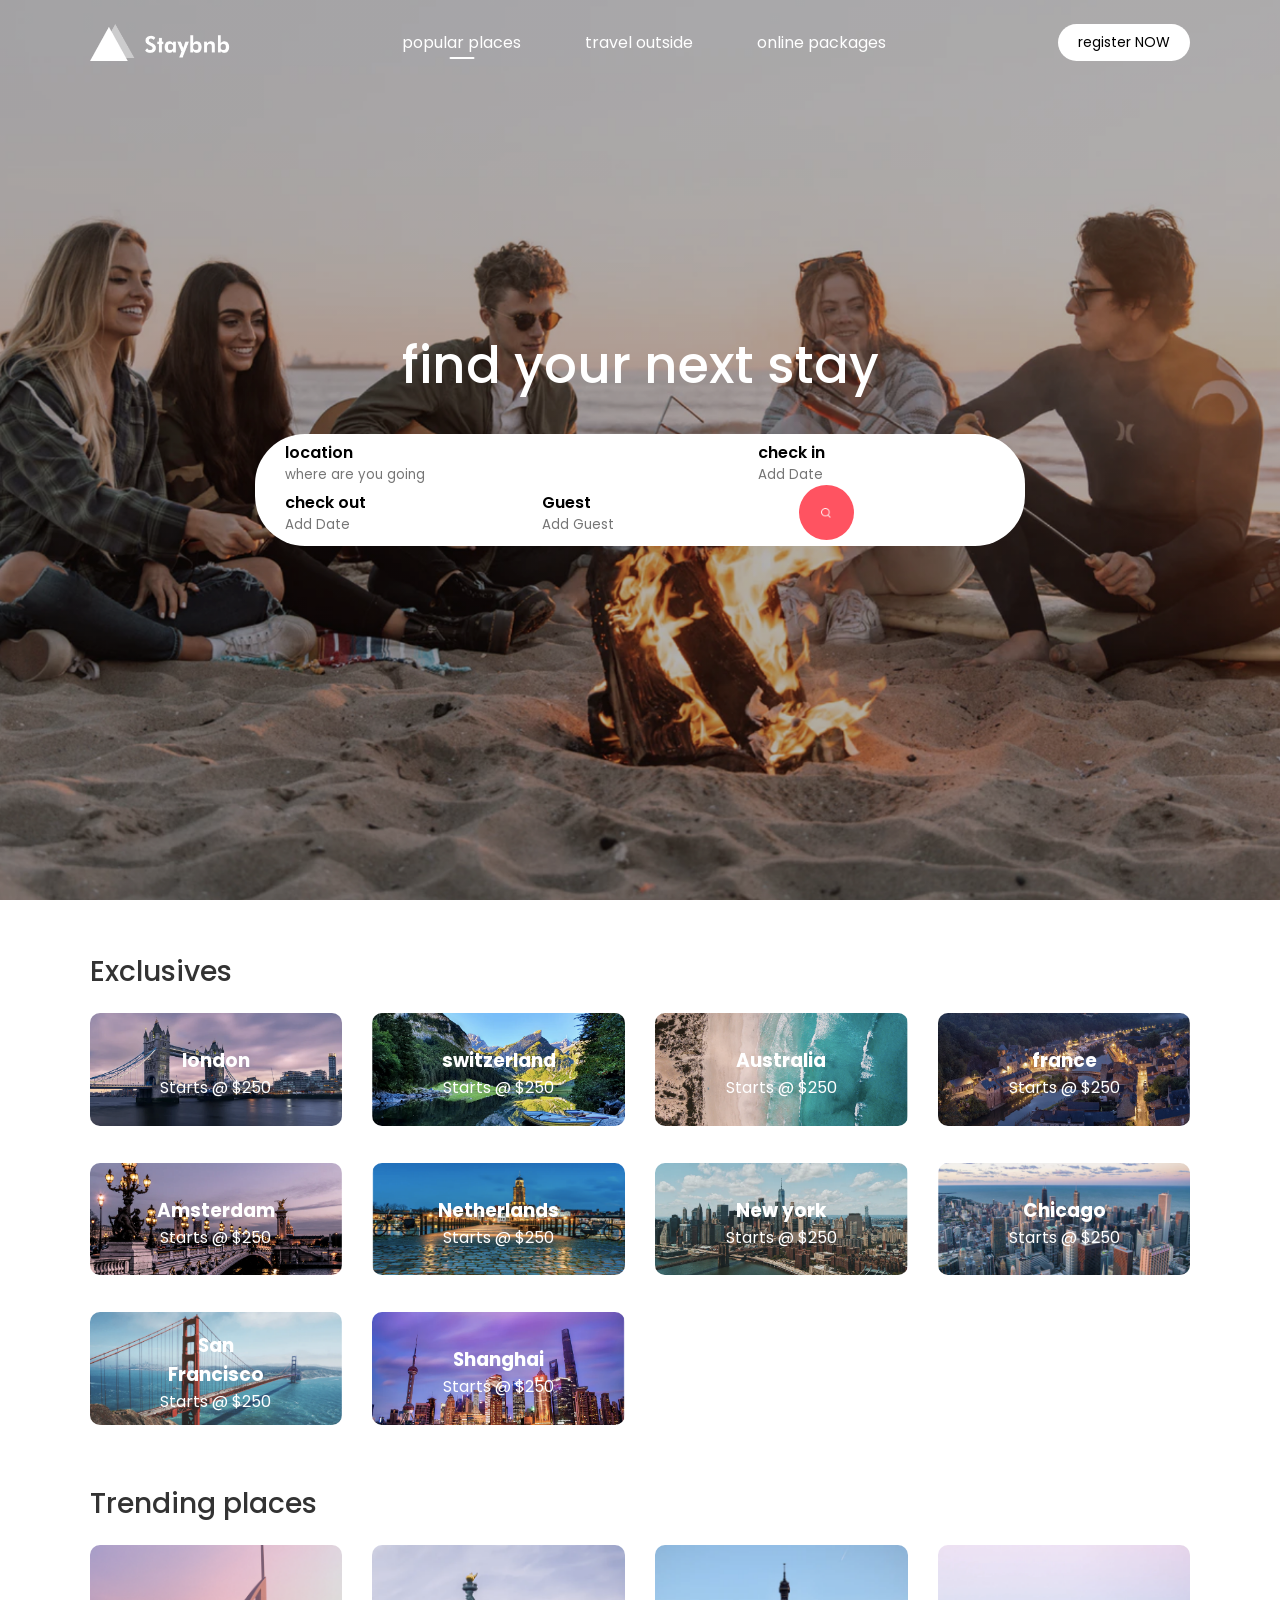
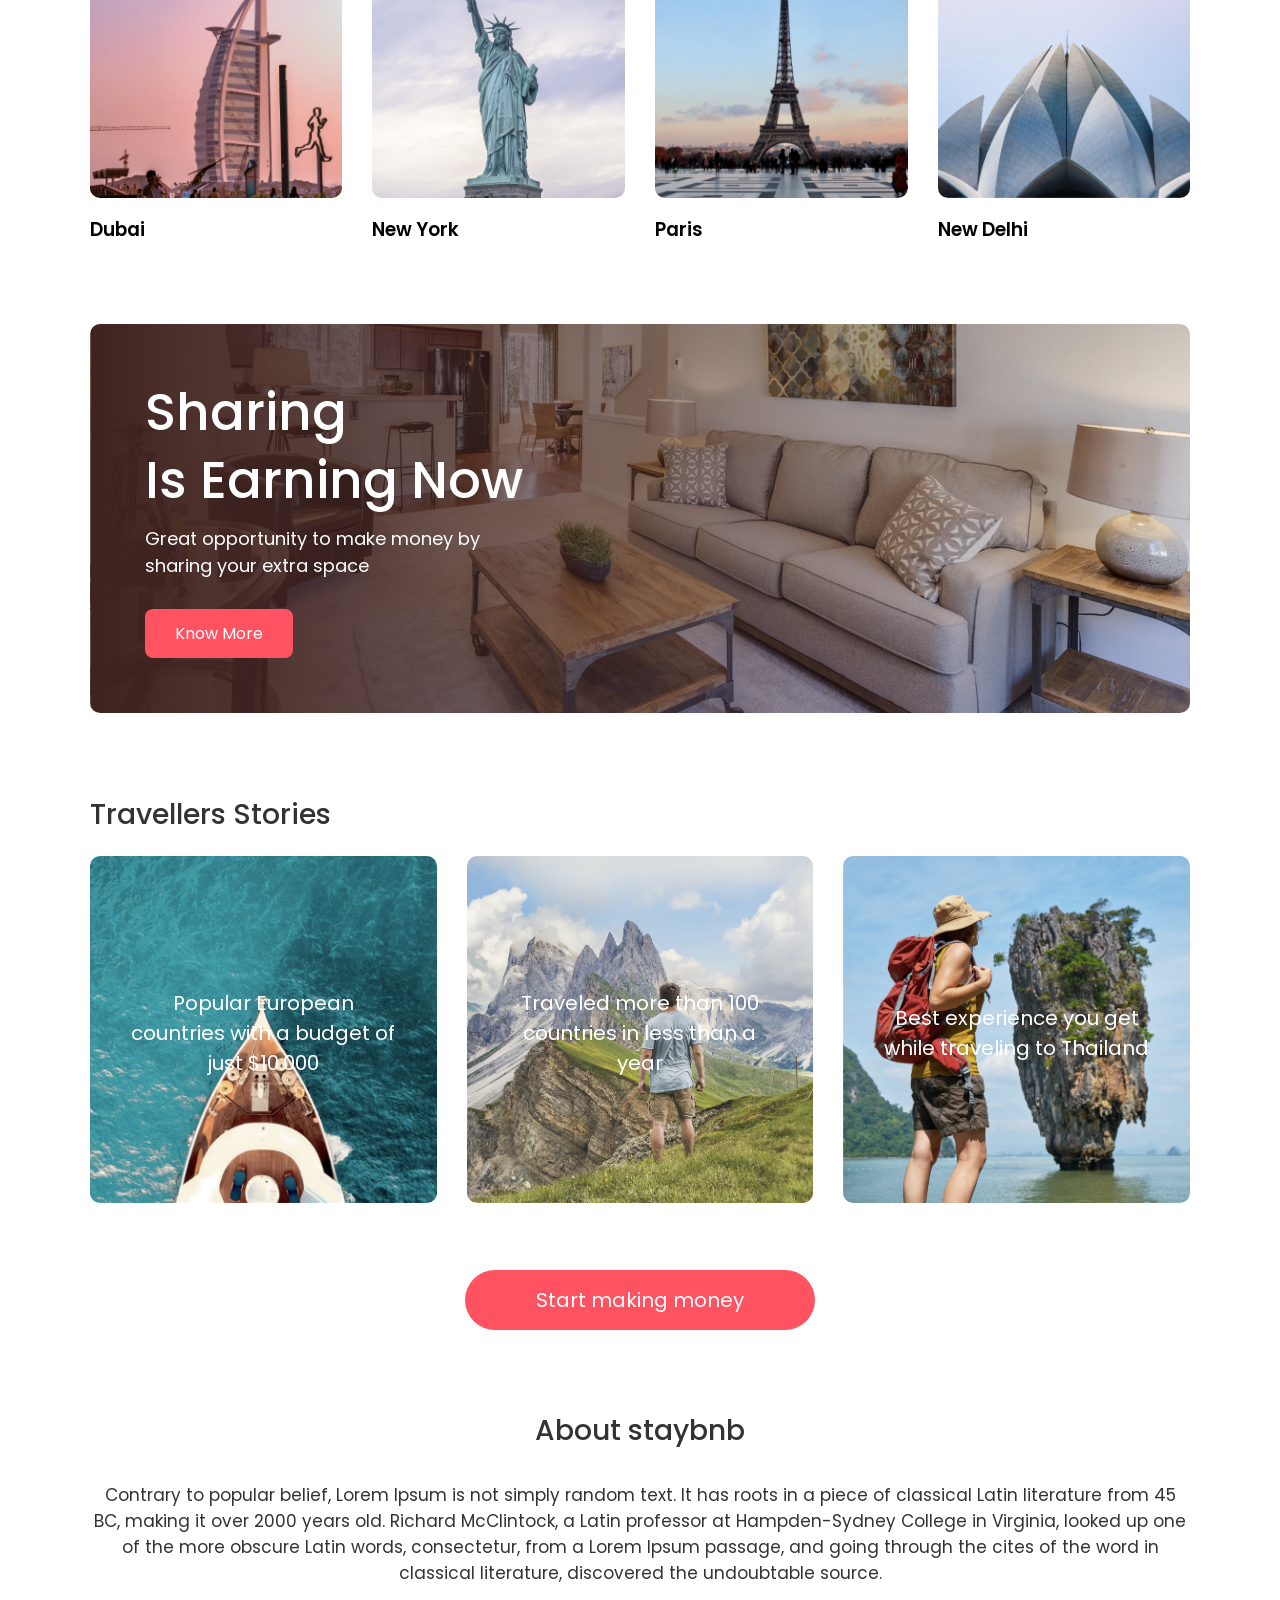
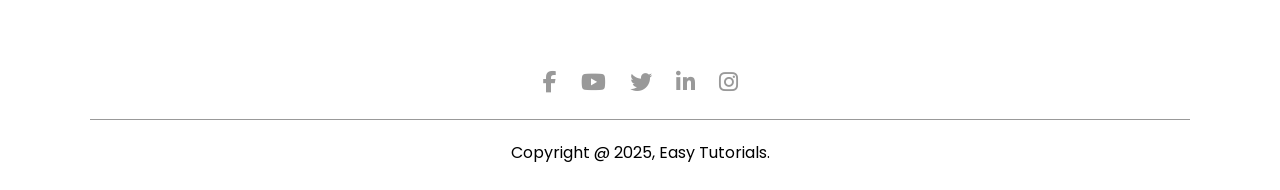
==== index.html @ c855d207 "Add files via upload" ====
<!DOCTYPE html>
<html lang="en">
  <head>
    <meta charset="UTF-8" />
    <meta name="viewport" content="width=device-width, initial-scale=1.0" />
    <link rel="stylesheet" href="style.css" />
    <title>staybnb - EASY TUTORIALS</title>
    
    <link rel="stylesheet" href="https://cdnjs.cloudflare.com/ajax/libs/font-awesome/6.7.2/css/all.min.css" integrity="sha512-Evv84Mr4kqVGRNSgIGL/F/aIDqQb7xQ2vcrdIwxfjThSH8CSR7PBEakCr51Ck+w+/U6swU2Im1vVX0SVk9ABhg==" crossorigin="anonymous" referrerpolicy="no-referrer" />

    <link href="https://fonts.googleapis.com/css2?family=Poppins:wght@300;400;500;600&display=swap" rel="stylesheet">

  </head>
  <body>

    <div class="header">
       
      <nav id="navBar">
        <img src="logo.png" class="logo">
        <ul class="nav-links">
          <li><a href="#" class="active">popular places</a></li>
          <li><a href="#">travel outside</a></li>
          <li><a href="#">online packages</a></li>
        </ul>
        <a href="#" class="register-btn">register NOW</a>
        <i class="fas fa-bars" onclick="togglebtn()"></i>
      </nav>

      <div class="container">
        <h1> find your next stay </h1>
        <div class="search-bar">
          <form >
            <div class="location-input">
              <label>location</label>
              <input type="text" placeholder="where are you going">
            </div>
            <div>
              <label>check in</label>
              <input type="text" placeholder="Add Date">
            </div>
            <div>
              <label>check out </label>
              <input type="text" placeholder="Add Date">
            </div>
            <div>
              <label>Guest</label>
              <input type="text" placeholder="Add Guest">
            </div>
            <button type="submit"><img src="search.png"></button>
          </form>
        </div>
      </div>
    </div>
    
<div class="container">
  <h2 class="sub-title">Exclusives</h2>
  <div class="Exclusives">
    <div>
      <img src="image-1.png">
      <span>
        <h3>london</h3>
        <p>Starts @ $250 </p>
      </span>
    </div>
    <div>
      <img src="image-2.png">
      <span>
        <h3>switzerland</h3>
        <p>Starts @ $250 </p>
      </span>
    </div>
    <div>
      <img src="image-3.png">
      <span>
        <h3>Australia</h3>
        <p>Starts @ $250 </p>
      </span>
    </div>
    <div>
      <img src="image-4.png">
      <span>
        <h3>france</h3>
        <p>Starts @ $250 </p>
      </span>
    </div>
    <div>
      <img src="image-5.png">
      <span>
        <h3>Amsterdam</h3>
        <p>Starts @ $250 </p>
      </span>
    </div>
    <div>
      <img src="image-6.png">
      <span>
        <h3>Netherlands</h3>
        <p>Starts @ $250 </p>
      </span>
    </div>
    <div>
      <img src="image-7.png">
      <span>
        <h3>New york</h3>
        <p>Starts @ $250 </p>
      </span>
    </div>
    <div>
      <img src="image-8.png">
      <span>
        <h3>Chicago</h3>
        <p>Starts @ $250 </p>
      </span>
    </div>
    <div>
      <img src="image-9.png">
      <span>
        <h3>San Francisco</h3>
        <p>Starts @ $250 </p>
      </span>
    </div>
    <div>
      <img src="image-10.png">
      <span>
        <h3>Shanghai</h3>
        <p>Starts @ $250 </p>
      </span>
    </div>
  </div>

  <h2 class="sub-title">Trending places</h2>
  <div class="trending">
    <div>
      <img src="dubai.png">
      <h3>Dubai</h3>
    </div>
    <div>
      <img src="new-york.png">
      <h3>New York</h3>
    </div>
    <div>
      <img src="paris.png">
      <h3>Paris</h3>
    </div>
    <div>
      <img src="new-delhi.png">
      <h3>New Delhi</h3>
    </div>
  </div>


  <div class="cta">
    <h3>Sharing <br> Is Earning Now</h3>
    <p>Great opportunity to make money by <br>sharing your extra space</p>
    <a href="#" class="cta-btn">Know More</a>
  </div>

  <h2 class="sub-title">Travellers Stories</h2>
  <div class="Stories">
    <div>
      <img src="story-1.png">
      <p>Popular European countries with a budget of just $10.000</p>
    </div>
    <div>
      <img src="story-2.png">
      <p>Traveled more than 100 countries in less than a year</p>
    </div>
    <div>
      <img src="story-3.png">
      <p>Best experience you get while traveling to Thailand</p>
    </div>
  </div>

<a href="#" class="start-btn">Start making money</a>

<div class="about-msg">
<h2>About staybnb</h2>
<p>Contrary to popular belief, Lorem Ipsum is not simply random text. It has roots in a piece of classical Latin literature from 45 BC, making it over 2000 years old. Richard McClintock, a Latin professor at Hampden-Sydney College in Virginia, looked up one of the more obscure Latin words, consectetur, from a Lorem Ipsum passage, and going through the cites of the word in classical literature, discovered the undoubtable source.</p> 
</div>

<div class="footer">
<a href="https://facebook.com"><i class="fab fa-facebook-f"></i></a>
<a href="https://youtube.com/"><i class="fab fa-youtube"></i></a>
<a href="https://twitter.com/"><i class="fab fa-twitter"></i></a>
<a href="https://linkedin.com/"><i class="fab fa-linkedin-in"></i></a>
<a href="https://instagram.com/"><i class="fab fa-instagram"></i></a>
<hr>
<p>Copyright @ 2025, Easy Tutorials.</p>
</div>

</div>


<script>
  var navBar=document.getElementById('navBar');

function togglebtn(){
  navBar.classList.toggle('hidemenu')}

</script>


  </body>
</html>
---- style.css ----
*{margin: 0;
    padding: 0;
    box-sizing: border-box;
    font-family: "poppins", sans-serif;}
  .header{
    width:  100%;
    min-height: 100vh;
    background: linear-gradient(rgba(0, 0, 0, 0.3), rgba(0, 0, 0, 0.3)),url(banner.png);
  background-size: cover;
background-position: center;}

nav{
  display: flex;
  align-items: center;
  justify-content: space-between;
  padding: 20px 7%;}

  .logo{
    width: 140px;
    cursor: pointer;}

.nav-links li{ 
  list-style: none;
  display: inline-block;
  margin: 10px 30px;}

  .nav-links li a{ 
text-decoration: none;
color: #fff;}

.register-btn{
  background: #fff;
  color: #000;
padding: 8px 20px;
border-radius: 20px;
text-decoration: none;
font-size: 14px;}

.container{ 
  padding: 0 7%;}

.header h1{
  font-size: 4vw;
  font-weight: 500;
  color: #fff;
  text-align: center;
  padding-top: 22%;}

.search-bar{
  background: #fff;
  width: 70%;
  margin: 30px auto;
  padding: 6px 10px 6px 30px;
  border-radius: 50px;}

.search-bar form{
  display: flex;
  align-items: center;
  flex-wrap: wrap;}

.search-bar form input{
  display: block;
  border: 0;
  outline: none;
  background: transparent;}


.search-bar form button{
  background: #ff5361;
  width: 55px;
  height: 55px;
  border-radius: 50%;
  border: 0;
  outline: none;
  cursor: pointer;}

.search-bar form button img{
  width: 10px;
  margin-top: 7px;}

.location-input{
  flex: 1;}

.search-bar form label{ 
  font-weight:600;}

  /*-----------Exclusives----------*/
.sub-title{
 margin: 50px 0 20px;
 font-size: 2.2vw;
 font-weight: 500;
 color: #333;}

.Exclusives{
  display: grid;
  grid-template-columns: repeat(auto-fit,minmax(200px,1fr));
  grid-gap: 30px;}
  
.Exclusives div img{
width: 100%;
border-radius: 10px;}

.Exclusives div{
  position: relative;}

.Exclusives div span{
  position: absolute;
  top: 50%;
  left: 50%;
  transform: translate(-50%,-50%);
  text-align: center;
  color: #fff;}

/*------------------ Trending places------------------*/
.trending{
  display: grid;
  grid-template-columns: repeat(auto-fit,minmax(200px,1fr));
  grid-gap: 30px;
  margin-bottom: 30px;}

.trending div img{
  width: 100%;
  border-radius: 10px;}

.trending h3{
  font-weight: 600;
  margin-top: 10px;}

/*----------call to action--------*/
.cta{
  margin: 80px 0;
  background-image:linear-gradient(to right, #3f2321, transparent),url(banner-2.png);
  background-size: cover;
  background-position: center;
  border-radius: 10px;
  padding: 5%;
  color: #fff;}

.cta h3{
  font-size: 4vw;
  line-height: 5.3vw;
  font-weight: 500;}

.cta p{
  font-size: 18px;
  margin: 10px 0;}

.cta-btn{
  background: #ff5361;
  color: #fff;
  text-decoration: none;
  padding: 12px 30px;
  border-radius: 8px;
  margin-top: 20px;
  display: inline-block;}

  /*---------Travellers Stories------*/
.Stories{
  display: grid;
  grid-template-columns: repeat(auto-fit,minmax(200px,1fr));
  grid-gap: 30px;
  margin-bottom: 30px;}

.Stories div img{
  width: 100%;
  border-radius: 10px;}

.Stories div{
  position: relative;
  text-align: center;}

.Stories p{
  width: 80%;
  position: absolute;
  top: 50%;
  left: 50%;
  transform: translate(-50%,-50%);
  color: #fff;
  font-size: 20px;}

.start-btn{
  text-decoration: none;
  background: #ff5361;
  color: #fff;
  width: 80%;
  max-width: 350px;
  display: block;
  text-align: center;
  margin: 60px auto;
  padding: 15px;
  border-radius: 30px;
  font-size: 20px;}

/*--------------about-msg------------*/

.about-msg{
  text-align: center;
  margin: 80px 0;
  color: #333;
  font-size: 17px;}

.about-msg h2{
  font-size: 28px;
  margin-bottom: 30px;
  font-weight: 500;}

/*------------footer----------*/

.footer{
  margin: 80px 0 10px;
  text-align: center;}

.footer a{
  text-decoration: none;
  color: #999;
  font-size: 22px;
  margin: 0 10px;}

.footer hr{
  background: #999;
  height: 1px;
  width: 100%;
  border: 0;
  margin: 20px 0;}

.footer p{padding-bottom: 15px;}

.active{position: relative;}

.active::after{
  content: '';
  background: #fff;
  width: 25px;
  height: 2px;
  position: absolute;
  left: 50%;
  transform: translateX(-50%);
  bottom: -5px;
  border-radius: 2px;}

  nav .fa-bars{
    display: none;}

/*-----------for small screen devices-------*/

@media only screen and (max-width:700px) {

  .logo{
    position: fixed;
    top: 4%;
    left: 7%;}

  nav{
    position: fixed;
    top: 0;
    z-index: 100;
    display: inline-block;
    width: 100%;
    padding: 100px 7% 0;
    background: #000;
    text-align: right;
    max-height: 100px;
    overflow: hidden;
    transition:max-hight 5s;}

  nav .nav-links li{
    margin: 10px 0;
    display: block;}

  .register-btn{
    margin: 15px 0 30px;
    display: inline-block;}

  nav .fa-bars{
    display: block;
    position: fixed;
    top: 4%;
    right: 7%;
    color: #fff;
    font-size: 28px;}

  .active::after{
    left: -40px;
    transform: translate(0 50%);
    bottom: 50%;}
        
  .hidemenu{
    max-height: 300px;}

  .header h1{
    padding-top: 200px;
    font-size: 7vw;}

  .search-bar{
    width: 90%;
    margin: 30px auto;
    padding: 20px 10px 30px;
    border-radius: 5px;
    position: relative;}

  .search-bar form{
    display: block;}

  .search-bar form input{
    border-bottom: 1px solid #ddd;
    width: 100%;
    margin-bottom: 20px;
    margin-top: 10px;
    padding-bottom: 10px;}

  .search-bar form button{
    position: absolute;
    bottom: 0;
    left: 50%;
    transform: translate(-50%, 50%);}

  .sub-title{
    font-size: 6vw;}

  .cta{
    padding: 15% 5%;}

  .cta h3{
    font-size: 7vw;
    line-height: 8vw;}

  .cta p{
    font-size: 14px;}

  .cta-btn{
    padding: 6px 15px;
    border-radius: 4px;
    margin-top: 10px;
    font-size: 14px;}

  .Stories p{
    font-size: 22px;}

  .about-msg{
    font-size: 15px;}
}
/*--------------listing page-----------*/

.navbar-white{
  background: #fff;
  box-shadow: 0 5px 10px rgba(0, 0, 0, 0.05);}

.navbar-white .nav-links li a{
  color: #000;}

.navbar-white .register-btn{
  background: #ff5361;
  color: #fff;}

nav.navbar-white .fa-bars{
  color: #000;}

.navbar-white .active::after{
  background: #ff5361;}

.list-container{
  margin-top: 50px;
  display: flex;
  flex-wrap: wrap;
  justify-content: space-between;}

  .left-col{
  flex-basis: 70%;}

.right-col{
    flex-basis: 25%;}

.left-col h1{
  color: #333;
  font-weight: 600;
  margin-bottom: 30px;}

.house{
  display: flex;
  justify-content: space-between;
  flex-wrap: wrap;
  padding: 30px 0;
  border-top: 1px solid #ccc;}

.house-img{
  flex-basis: 40%;}

.house-info{
  flex-basis: 58%;
  color: #555;}

.house-img img{
  width: 100%;
  border-radius: 12px;}

.house-info h3{
  font-weight: 600;
  color: #333;
  font-size: 22px;
  margin: 4px 0;}

.house-info i{
  color: #ff5361;
  font-size: 18px;
  margin: 10px 1px;}

.house-price{
  text-align: right;}

.house-price h4{
  font-size: 20px;}

.house-price h4 span{
  font-size: 16px;
  font-weight: 500;}

.sidebar{
  border: 1px solid #999;
  padding: 20px 30px;
  margin-top: 30px;}

.sidebar h2{
  font-weight: 500;}

.sidebar h3{
  font-weight: 500;
  margin: 20px 0 10px;}

.filter{
  display: flex;
  align-items: center;
  color: #555;
  margin-bottom: 10px;}

.filter p{
  flex: 1;}

.filter input{
  margin-right: 15px;
  cursor: pointer;}

.sidebar-link{
  text-align: right;
  margin: 20px 0;}

.sidebar-link a{
  text-decoration: none;}

.pagination{
  display: flex;
  align-items: center;
  justify-content: center;
  margin: 40px 0;}

.pagination img{
  width: 15px;
  margin: 10px 20px;}

.right-arrow{
  transform: rotate(180deg);}

.pagination span{
  margin: 10px 8px;
  width: 40px;
  height: 40px;
  line-height: 40px;
  text-align: center;
  border-radius: 50%;
  cursor: pointer;}
  
.pagination .current{
  background: #333;
  color: #fff;}

/*-----------small screen for listing page-----------*/

@media only screen and (max-width:700px){
  .list-container{
    margin-top: 150px;}
   .left-col, .right-col, .house-img, .house-info{
    flex-basis: 100%;}
   .left-col h1{
    font-size: 22px;}
   .house-info h3{
    font-size: 18px;}
   .house-info i{
    font-size: 16px;}
   .pagination span{
    margin: 10px 2px;
    width: 30px;
    height: 30px;
    line-height: 30px;
    font-size: 12px;
   }
}

/*---------------house-details page----------*/

.house-details{
  padding: 0 12%;}

.house-title{
  margin-top: 50px;}

.house-title h1{
font-weight: 600;}

.house-title .row{
  display: flex;
  flex-wrap: wrap;
  align-items: center;
  margin: 10px 0;}

.house-title span{
  margin: 0 20px;}

.house-title i{
  color: #ff5361;
  font-size: 14px;}

.gallery{
  display: grid;
  grid-gap: 10px;
  grid-template-areas:'first first . .''first first . .';
  margin: 20px 0;}

.gallery div img{
  width: 100%;
  display: block;
  border-radius: 10px;}

.gallery-img-1{
  grid-area:first;}

.small-details h2{
  font-weight: 500;}

.small-details h4{
  text-align: right;
  font-size: 22px;}

.line{
  border: 0;
  height: 1px;
  background: #ccc;
  width: 100%;
  max-width: 800px;
  margin: 20px 0 50px;}

.check-form{
  margin: 30px 0;
  background: #fff;
  box-shadow: 0 0 30px rgba(0, 0, 0, 0.3);
  border-radius: 8px;
  display: flex;
  flex-wrap: wrap;
  align-items: center;
  padding: 10px 50px;}

.check-form label{
  display: block;}

.check-form div{
  padding: 20px;}

.check-form input{
  background: transparent;
  border: 0;
  outline: none;}

.check-form button{
  background: #ff5361;
  border: 0;
  outline: none;
  color: #fff;
  padding: 18px;
  width: 350px;
  border-radius: 8px;
  font-size: 16px;}

.guest-field{
  flex: 1;}

.Details-list{
  list-style: none;
  margin: 50px 0;}

.Details-list li{
  margin-left: 50px;
  font-size: 20px;
  font-weight: 500;
  margin-bottom: 20px;
  color: #555;
  position: relative;}

.Details-list li span{
  display: block;
  font-weight: 400;
  font-size: 16px;}

.Details-list li i{
  position: absolute;
  top: 5px;
  left: -40px;}

.home-desc{
  max-width: 700px;
  margin-bottom: 50px;}

.map{
  margin: 50px 0;}

.map iframe{
  width: 100%;
  margin-top: 30px;}

.map h3{
  font-size: 26px;
  font-weight: 500;
  margin-bottom: 30px;}

.map b{
  display: block;
  margin-bottom: 16px;}

.host{
  display: flex;
  align-items: center;}

.host img{
  width: 80px;
  border-radius: 50%;
  margin-right: 30px;}

.host h2{
  margin-bottom: 10px;
  font-weight: 500;}

.host i{
  color: #ff5361;}

.contact-host{
  display:inline-block;
  margin: 40px 0 40px 120px;
  text-decoration: none;
  color: #555;
  padding: 15px 50px;
  border: 1px solid #ff5361;
  border-radius: 8px;}

/*------------media query for house details page---------*/

@media only screen and (max-width:700px){
  .house-details{
    margin-top: 150px;}
  .row p{
   margin-top: 10px;}
  .gallery{
    grid-template-areas: 'first first' '. .' '. .';}
  .small-details h2{
    font-size: 20px;
    margin-top: 24px;}
  .small-details h4{
    text-align: left;
    margin: 10px 0;
    font-size: 18px;}
  .check-form{
    padding: 10px 30px;}
  .check-form div{
    padding: 20px 0;
    width: 100%;}
  .check-form input{
    border-bottom: 1px solid #ccc;
    width: 100%;
    padding-bottom: 5px;}
  .check-form button{
    font-size: 14px;
    margin-top: 10px;
    margin-bottom: 15px;
    border-radius: 4px;}
  .host{
    display: block;
    line-height: 28px;}
  .contact-host{
    margin: 40px 0;
  }
}
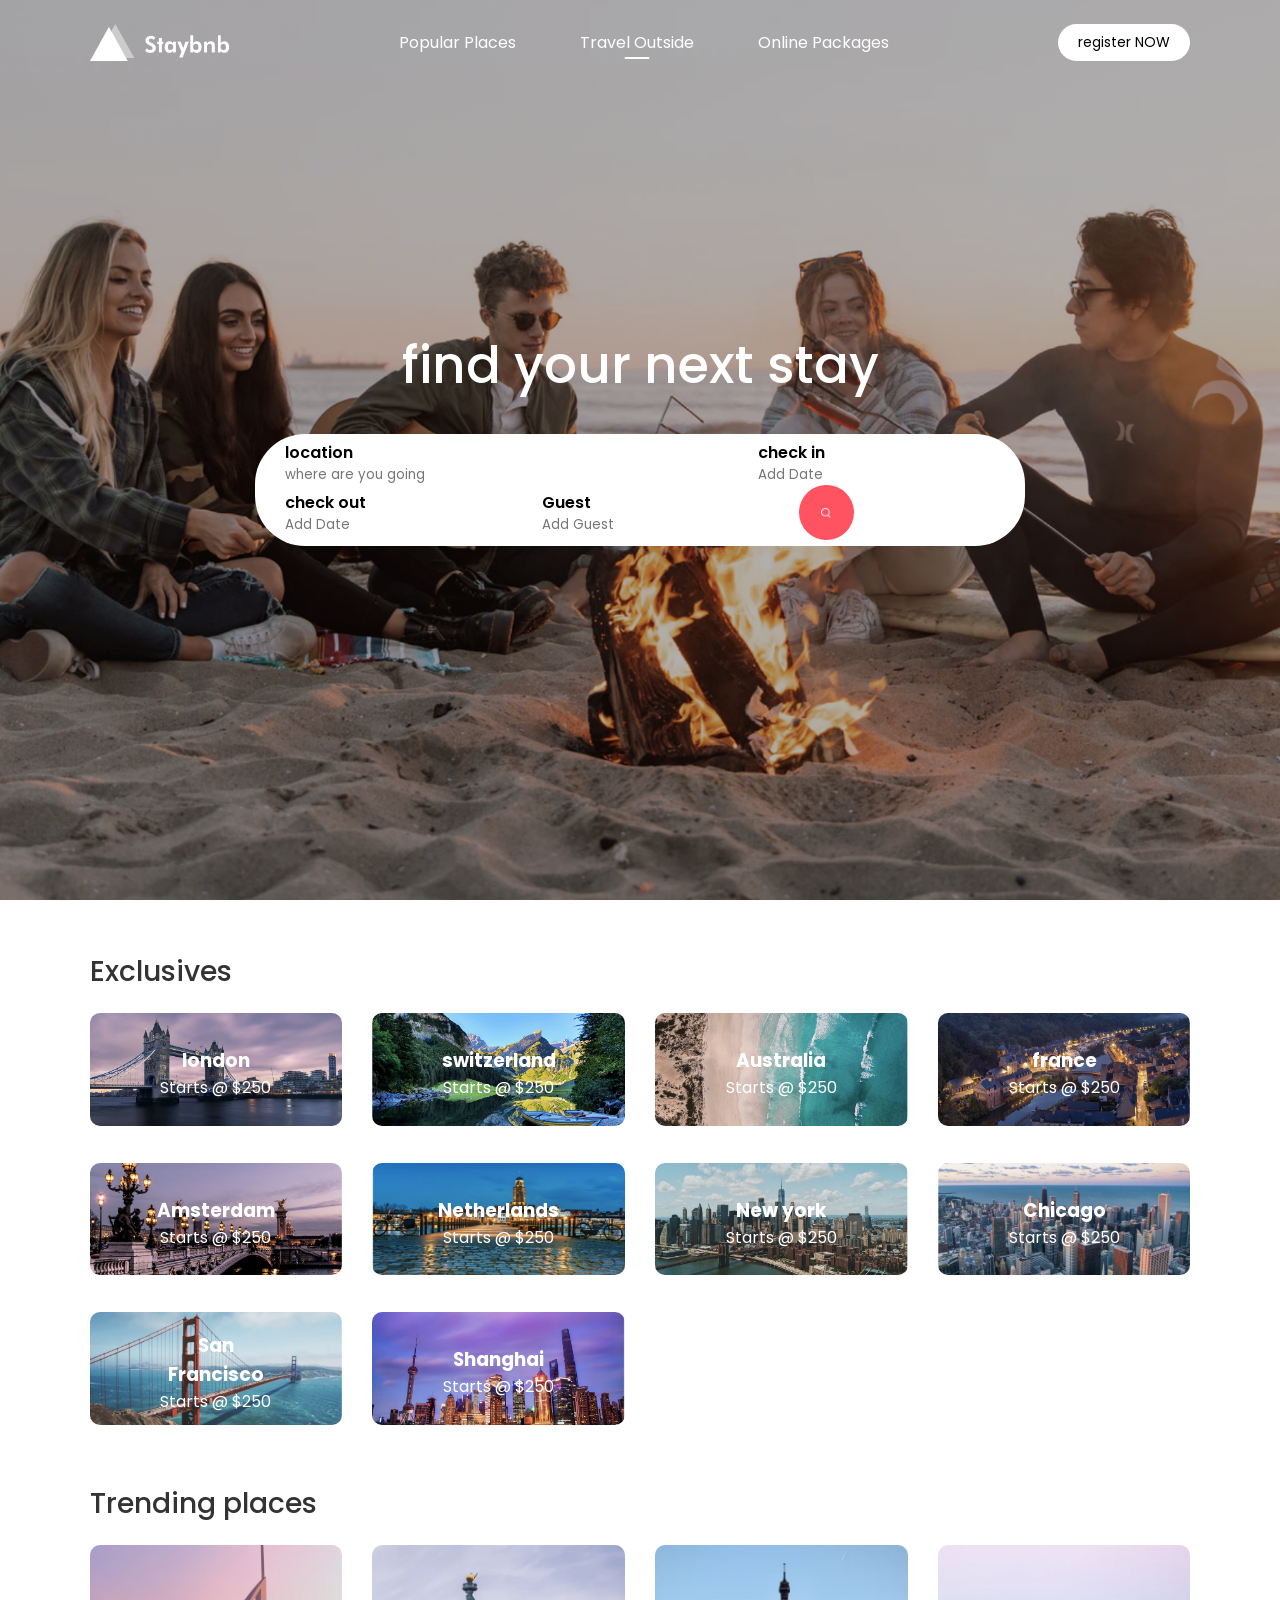
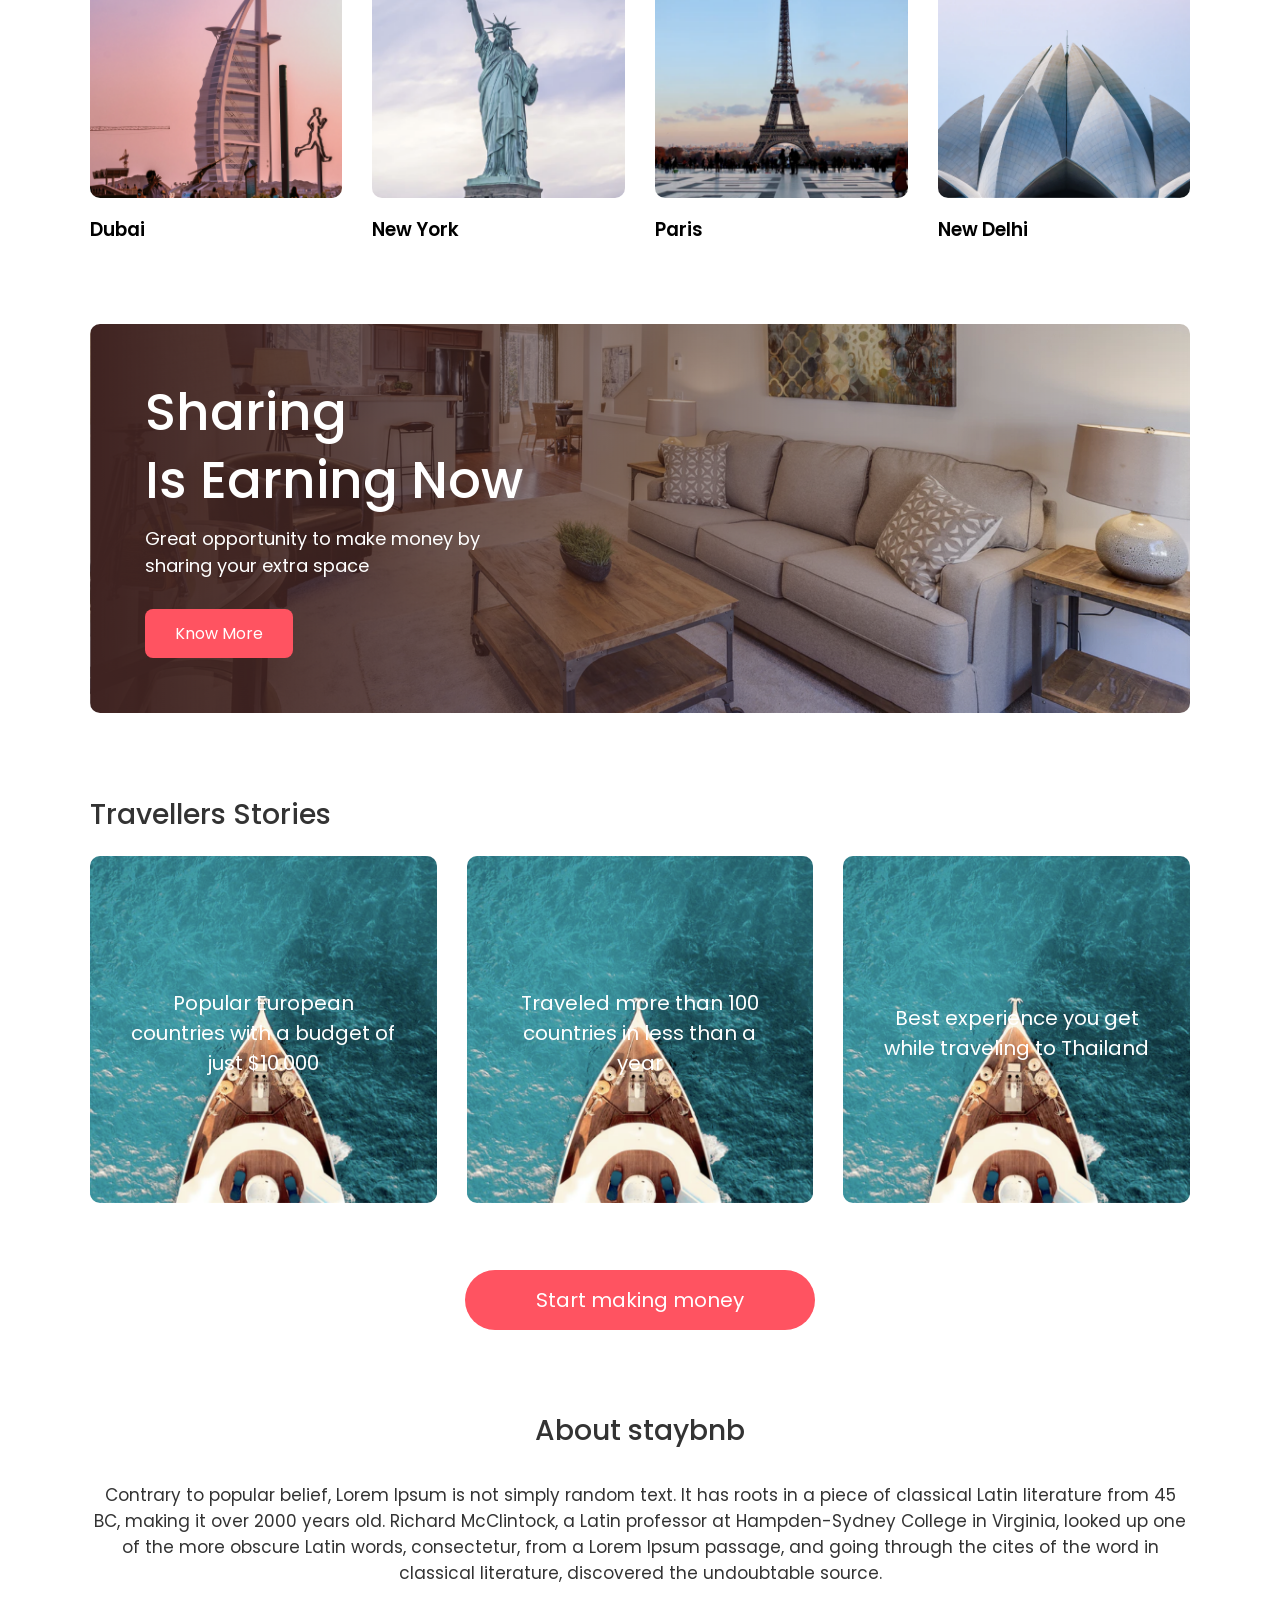
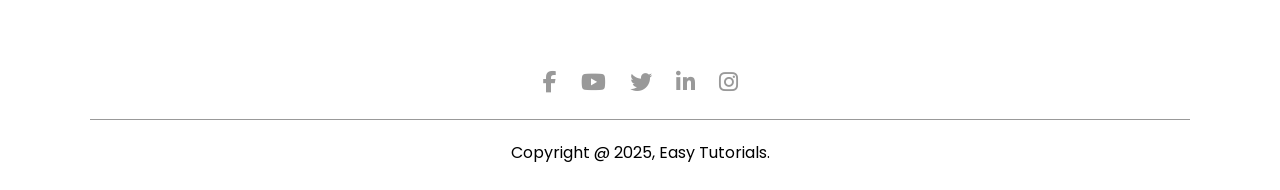
==== commit cb10912d: "navigation" ====
--- a/index.html
+++ b/index.html
@@ -5,199 +5,211 @@
     <meta name="viewport" content="width=device-width, initial-scale=1.0" />
     <link rel="stylesheet" href="style.css" />
     <title>staybnb - EASY TUTORIALS</title>
-    
-    <link rel="stylesheet" href="https://cdnjs.cloudflare.com/ajax/libs/font-awesome/6.7.2/css/all.min.css" integrity="sha512-Evv84Mr4kqVGRNSgIGL/F/aIDqQb7xQ2vcrdIwxfjThSH8CSR7PBEakCr51Ck+w+/U6swU2Im1vVX0SVk9ABhg==" crossorigin="anonymous" referrerpolicy="no-referrer" />
-
-    <link href="https://fonts.googleapis.com/css2?family=Poppins:wght@300;400;500;600&display=swap" rel="stylesheet">
-
+
+    <link
+      rel="stylesheet"
+      href="https://cdnjs.cloudflare.com/ajax/libs/font-awesome/6.7.2/css/all.min.css"
+      integrity="sha512-Evv84Mr4kqVGRNSgIGL/F/aIDqQb7xQ2vcrdIwxfjThSH8CSR7PBEakCr51Ck+w+/U6swU2Im1vVX0SVk9ABhg=="
+      crossorigin="anonymous"
+      referrerpolicy="no-referrer"
+    />
+
+    <link
+      href="https://fonts.googleapis.com/css2?family=Poppins:wght@300;400;500;600&display=swap"
+      rel="stylesheet"
+    />
   </head>
   <body>
-
     <div class="header">
-       
       <nav id="navBar">
-        <img src="logo.png" class="logo">
+        <img src="images/logo.png" class="logo" />
         <ul class="nav-links">
-          <li><a href="#" class="active">popular places</a></li>
-          <li><a href="#">travel outside</a></li>
-          <li><a href="#">online packages</a></li>
+          <li><a href="listing.html">Popular Places</a></li>
+          <li><a href="index.html" class="active">Travel Outside</a></li>
+          <li><a href="house.html">Online Packages</a></li>
         </ul>
         <a href="#" class="register-btn">register NOW</a>
         <i class="fas fa-bars" onclick="togglebtn()"></i>
       </nav>
 
       <div class="container">
-        <h1> find your next stay </h1>
+        <h1>find your next stay</h1>
         <div class="search-bar">
-          <form >
+          <form>
             <div class="location-input">
               <label>location</label>
-              <input type="text" placeholder="where are you going">
+              <input type="text" placeholder="where are you going" />
             </div>
             <div>
               <label>check in</label>
-              <input type="text" placeholder="Add Date">
+              <input type="text" placeholder="Add Date" />
             </div>
             <div>
               <label>check out </label>
-              <input type="text" placeholder="Add Date">
+              <input type="text" placeholder="Add Date" />
             </div>
             <div>
               <label>Guest</label>
-              <input type="text" placeholder="Add Guest">
-            </div>
-            <button type="submit"><img src="search.png"></button>
+              <input type="text" placeholder="Add Guest" />
+            </div>
+            <button type="submit"><img src="images/search.png" /></button>
           </form>
         </div>
       </div>
     </div>
-    
-<div class="container">
-  <h2 class="sub-title">Exclusives</h2>
-  <div class="Exclusives">
-    <div>
-      <img src="image-1.png">
-      <span>
-        <h3>london</h3>
-        <p>Starts @ $250 </p>
-      </span>
+
+    <div class="container">
+      <h2 class="sub-title">Exclusives</h2>
+      <div class="Exclusives">
+        <div>
+          <img src="images/image-1.png" />
+          <span>
+            <h3>london</h3>
+            <p>Starts @ $250</p>
+          </span>
+        </div>
+        <div>
+          <img src="images/image-2.png" />
+          <span>
+            <h3>switzerland</h3>
+            <p>Starts @ $250</p>
+          </span>
+        </div>
+        <div>
+          <img src="images/image-3.png" />
+          <span>
+            <h3>Australia</h3>
+            <p>Starts @ $250</p>
+          </span>
+        </div>
+        <div>
+          <img src="images/image-4.png" />
+          <span>
+            <h3>france</h3>
+            <p>Starts @ $250</p>
+          </span>
+        </div>
+        <div>
+          <img src="images/image-5.png" />
+          <span>
+            <h3>Amsterdam</h3>
+            <p>Starts @ $250</p>
+          </span>
+        </div>
+        <div>
+          <img src="images/image-6.png" />
+          <span>
+            <h3>Netherlands</h3>
+            <p>Starts @ $250</p>
+          </span>
+        </div>
+        <div>
+          <img src="images/image-7.png" />
+          <span>
+            <h3>New york</h3>
+            <p>Starts @ $250</p>
+          </span>
+        </div>
+        <div>
+          <img src="images/image-8.png" />
+          <span>
+            <h3>Chicago</h3>
+            <p>Starts @ $250</p>
+          </span>
+        </div>
+        <div>
+          <img src="images/image-9.png" />
+          <span>
+            <h3>San Francisco</h3>
+            <p>Starts @ $250</p>
+          </span>
+        </div>
+        <div>
+          <img src="images/image-10.png" />
+          <span>
+            <h3>Shanghai</h3>
+            <p>Starts @ $250</p>
+          </span>
+        </div>
+      </div>
+
+      <h2 class="sub-title">Trending places</h2>
+      <div class="trending">
+        <div>
+          <img src="images/dubai.png" />
+          <h3>Dubai</h3>
+        </div>
+        <div>
+          <img src="images/new-york.png" />
+          <h3>New York</h3>
+        </div>
+        <div>
+          <img src="images/paris.png" />
+          <h3>Paris</h3>
+        </div>
+        <div>
+          <img src="images/new-delhi.png" />
+          <h3>New Delhi</h3>
+        </div>
+      </div>
+
+      <div class="cta">
+        <h3>
+          Sharing <br />
+          Is Earning Now
+        </h3>
+        <p>Great opportunity to make money by <br />sharing your extra space</p>
+        <a href="#" class="cta-btn">Know More</a>
+      </div>
+
+      <h2 class="sub-title">Travellers Stories</h2>
+      <div class="Stories">
+        <div>
+          <img src="images/story-1.png" />
+          <p>Popular European countries with a budget of just $10.000</p>
+        </div>
+        <div>
+          <img src="images/story-1.png" />
+          <p>Traveled more than 100 countries in less than a year</p>
+        </div>
+        <div>
+          <img src="images/story-1.png" />
+          <p>Best experience you get while traveling to Thailand</p>
+        </div>
+      </div>
+
+      <a href="#" class="start-btn">Start making money</a>
+
+      <div class="about-msg">
+        <h2>About staybnb</h2>
+        <p>
+          Contrary to popular belief, Lorem Ipsum is not simply random text. It
+          has roots in a piece of classical Latin literature from 45 BC, making
+          it over 2000 years old. Richard McClintock, a Latin professor at
+          Hampden-Sydney College in Virginia, looked up one of the more obscure
+          Latin words, consectetur, from a Lorem Ipsum passage, and going
+          through the cites of the word in classical literature, discovered the
+          undoubtable source.
+        </p>
+      </div>
+
+      <div class="footer">
+        <a href="https://facebook.com"><i class="fab fa-facebook-f"></i></a>
+        <a href="https://youtube.com/"><i class="fab fa-youtube"></i></a>
+        <a href="https://twitter.com/"><i class="fab fa-twitter"></i></a>
+        <a href="https://linkedin.com/"><i class="fab fa-linkedin-in"></i></a>
+        <a href="https://instagram.com/"><i class="fab fa-instagram"></i></a>
+        <hr />
+        <p>Copyright @ 2025, Easy Tutorials.</p>
+      </div>
     </div>
-    <div>
-      <img src="image-2.png">
-      <span>
-        <h3>switzerland</h3>
-        <p>Starts @ $250 </p>
-      </span>
-    </div>
-    <div>
-      <img src="image-3.png">
-      <span>
-        <h3>Australia</h3>
-        <p>Starts @ $250 </p>
-      </span>
-    </div>
-    <div>
-      <img src="image-4.png">
-      <span>
-        <h3>france</h3>
-        <p>Starts @ $250 </p>
-      </span>
-    </div>
-    <div>
-      <img src="image-5.png">
-      <span>
-        <h3>Amsterdam</h3>
-        <p>Starts @ $250 </p>
-      </span>
-    </div>
-    <div>
-      <img src="image-6.png">
-      <span>
-        <h3>Netherlands</h3>
-        <p>Starts @ $250 </p>
-      </span>
-    </div>
-    <div>
-      <img src="image-7.png">
-      <span>
-        <h3>New york</h3>
-        <p>Starts @ $250 </p>
-      </span>
-    </div>
-    <div>
-      <img src="image-8.png">
-      <span>
-        <h3>Chicago</h3>
-        <p>Starts @ $250 </p>
-      </span>
-    </div>
-    <div>
-      <img src="image-9.png">
-      <span>
-        <h3>San Francisco</h3>
-        <p>Starts @ $250 </p>
-      </span>
-    </div>
-    <div>
-      <img src="image-10.png">
-      <span>
-        <h3>Shanghai</h3>
-        <p>Starts @ $250 </p>
-      </span>
-    </div>
-  </div>
-
-  <h2 class="sub-title">Trending places</h2>
-  <div class="trending">
-    <div>
-      <img src="dubai.png">
-      <h3>Dubai</h3>
-    </div>
-    <div>
-      <img src="new-york.png">
-      <h3>New York</h3>
-    </div>
-    <div>
-      <img src="paris.png">
-      <h3>Paris</h3>
-    </div>
-    <div>
-      <img src="new-delhi.png">
-      <h3>New Delhi</h3>
-    </div>
-  </div>
-
-
-  <div class="cta">
-    <h3>Sharing <br> Is Earning Now</h3>
-    <p>Great opportunity to make money by <br>sharing your extra space</p>
-    <a href="#" class="cta-btn">Know More</a>
-  </div>
-
-  <h2 class="sub-title">Travellers Stories</h2>
-  <div class="Stories">
-    <div>
-      <img src="story-1.png">
-      <p>Popular European countries with a budget of just $10.000</p>
-    </div>
-    <div>
-      <img src="story-2.png">
-      <p>Traveled more than 100 countries in less than a year</p>
-    </div>
-    <div>
-      <img src="story-3.png">
-      <p>Best experience you get while traveling to Thailand</p>
-    </div>
-  </div>
-
-<a href="#" class="start-btn">Start making money</a>
-
-<div class="about-msg">
-<h2>About staybnb</h2>
-<p>Contrary to popular belief, Lorem Ipsum is not simply random text. It has roots in a piece of classical Latin literature from 45 BC, making it over 2000 years old. Richard McClintock, a Latin professor at Hampden-Sydney College in Virginia, looked up one of the more obscure Latin words, consectetur, from a Lorem Ipsum passage, and going through the cites of the word in classical literature, discovered the undoubtable source.</p> 
-</div>
-
-<div class="footer">
-<a href="https://facebook.com"><i class="fab fa-facebook-f"></i></a>
-<a href="https://youtube.com/"><i class="fab fa-youtube"></i></a>
-<a href="https://twitter.com/"><i class="fab fa-twitter"></i></a>
-<a href="https://linkedin.com/"><i class="fab fa-linkedin-in"></i></a>
-<a href="https://instagram.com/"><i class="fab fa-instagram"></i></a>
-<hr>
-<p>Copyright @ 2025, Easy Tutorials.</p>
-</div>
-
-</div>
-
-
-<script>
-  var navBar=document.getElementById('navBar');
-
-function togglebtn(){
-  navBar.classList.toggle('hidemenu')}
-
-</script>
-
-
+
+    <script>
+      var navBar = document.getElementById("navBar");
+
+      function togglebtn() {
+        navBar.classList.toggle("hidemenu");
+      }
+    </script>
   </body>
-</html>+</html>
